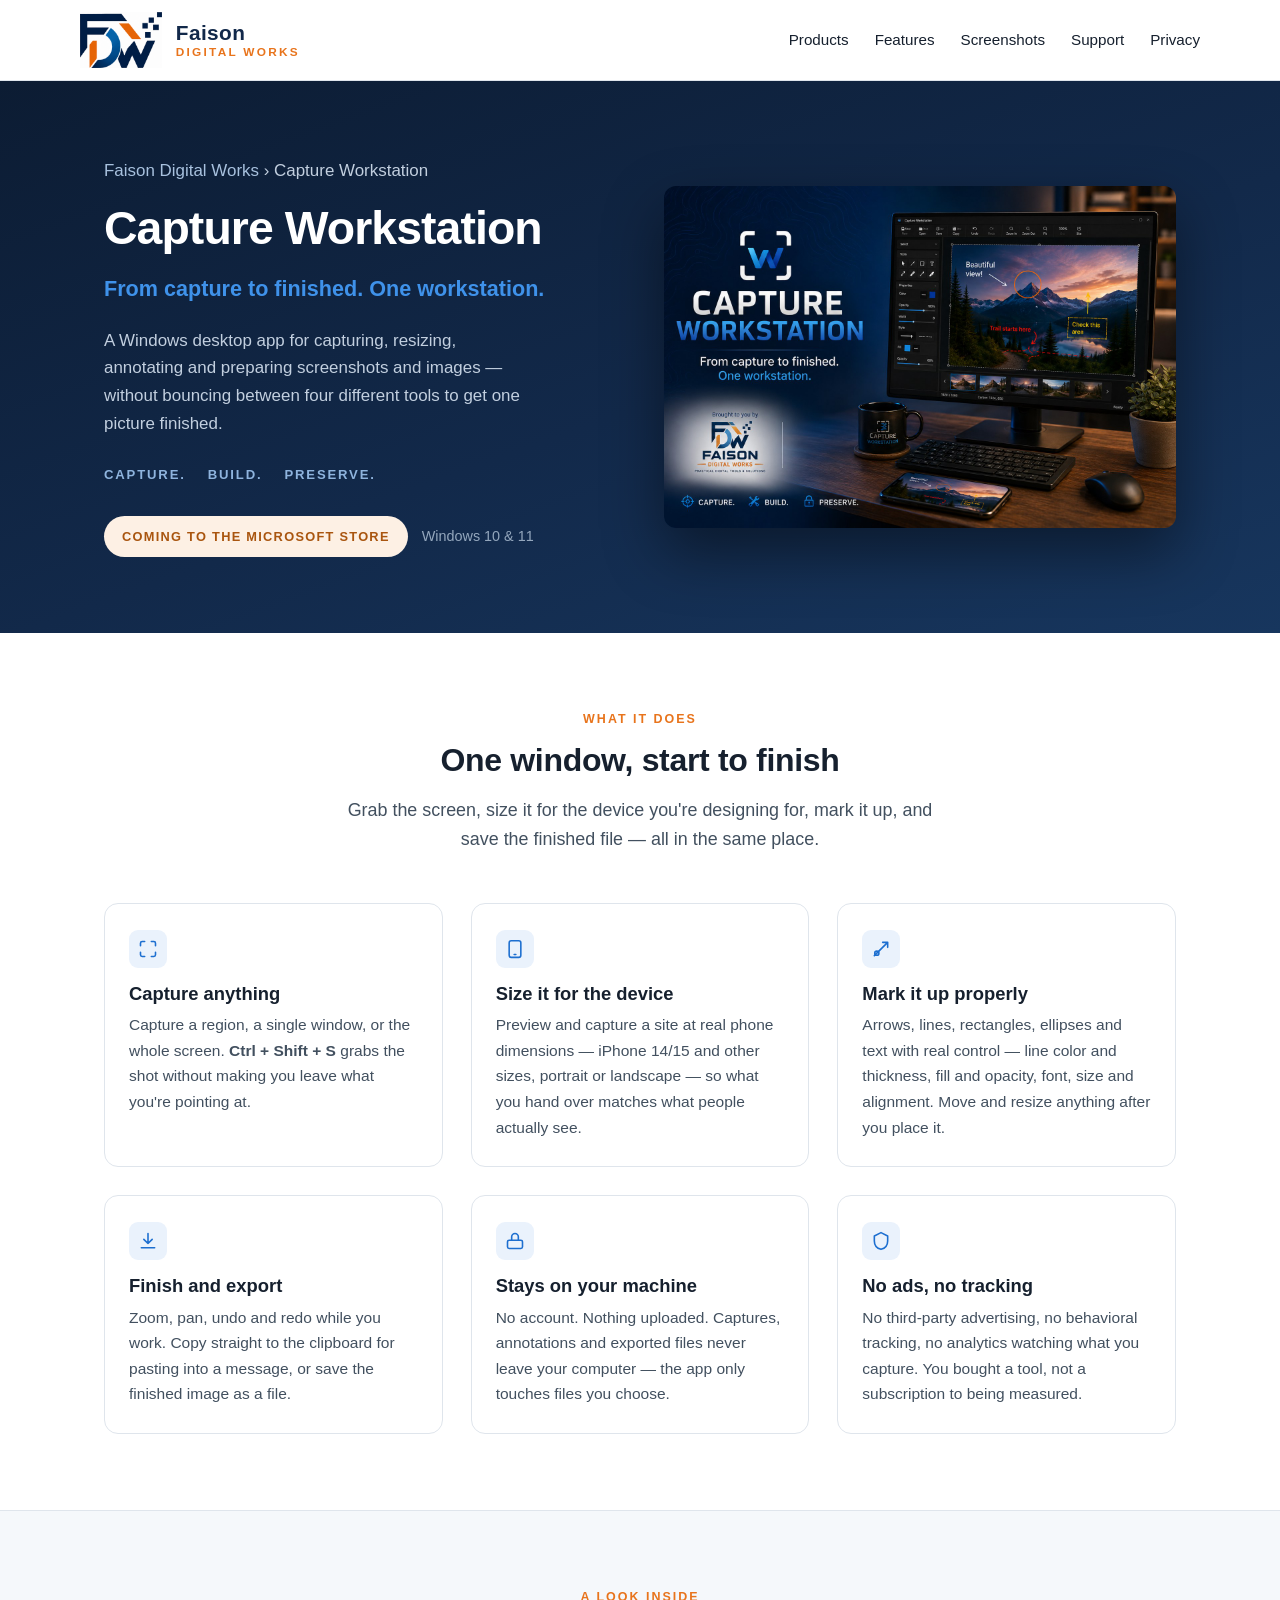
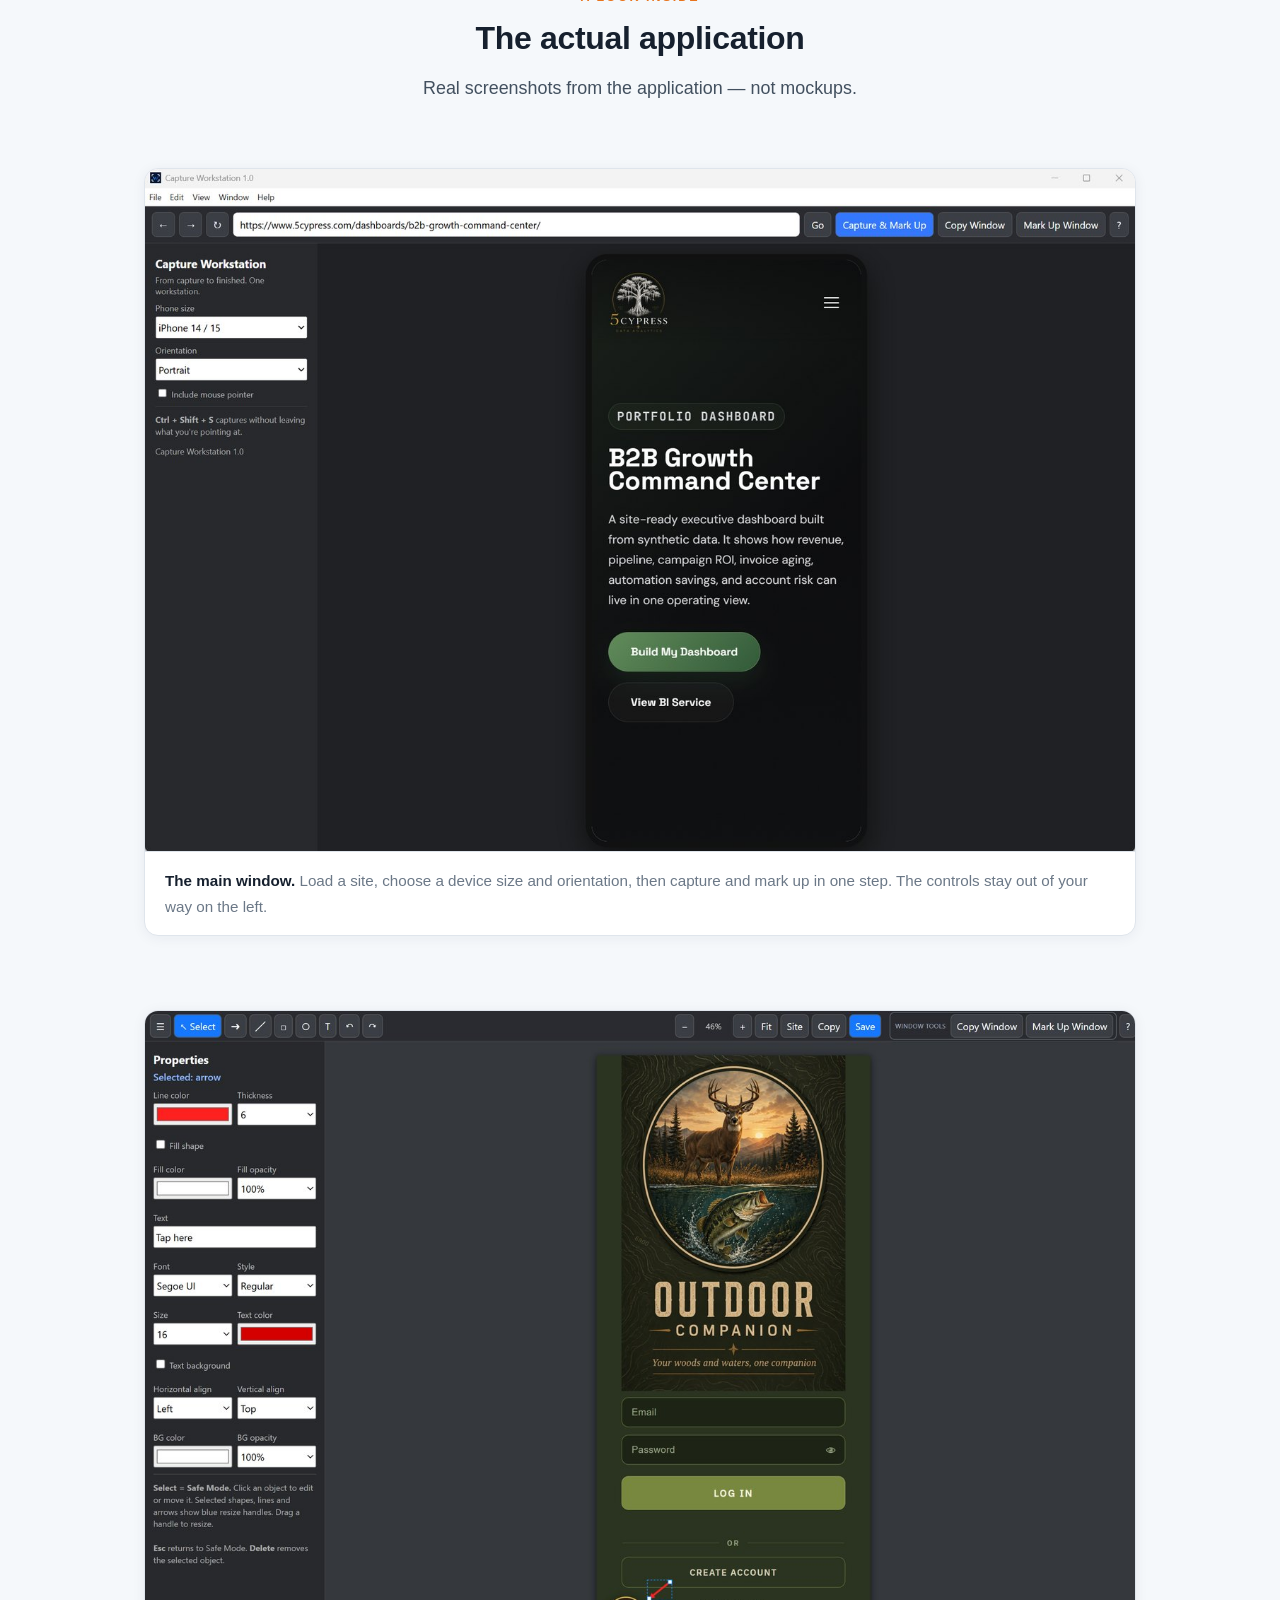
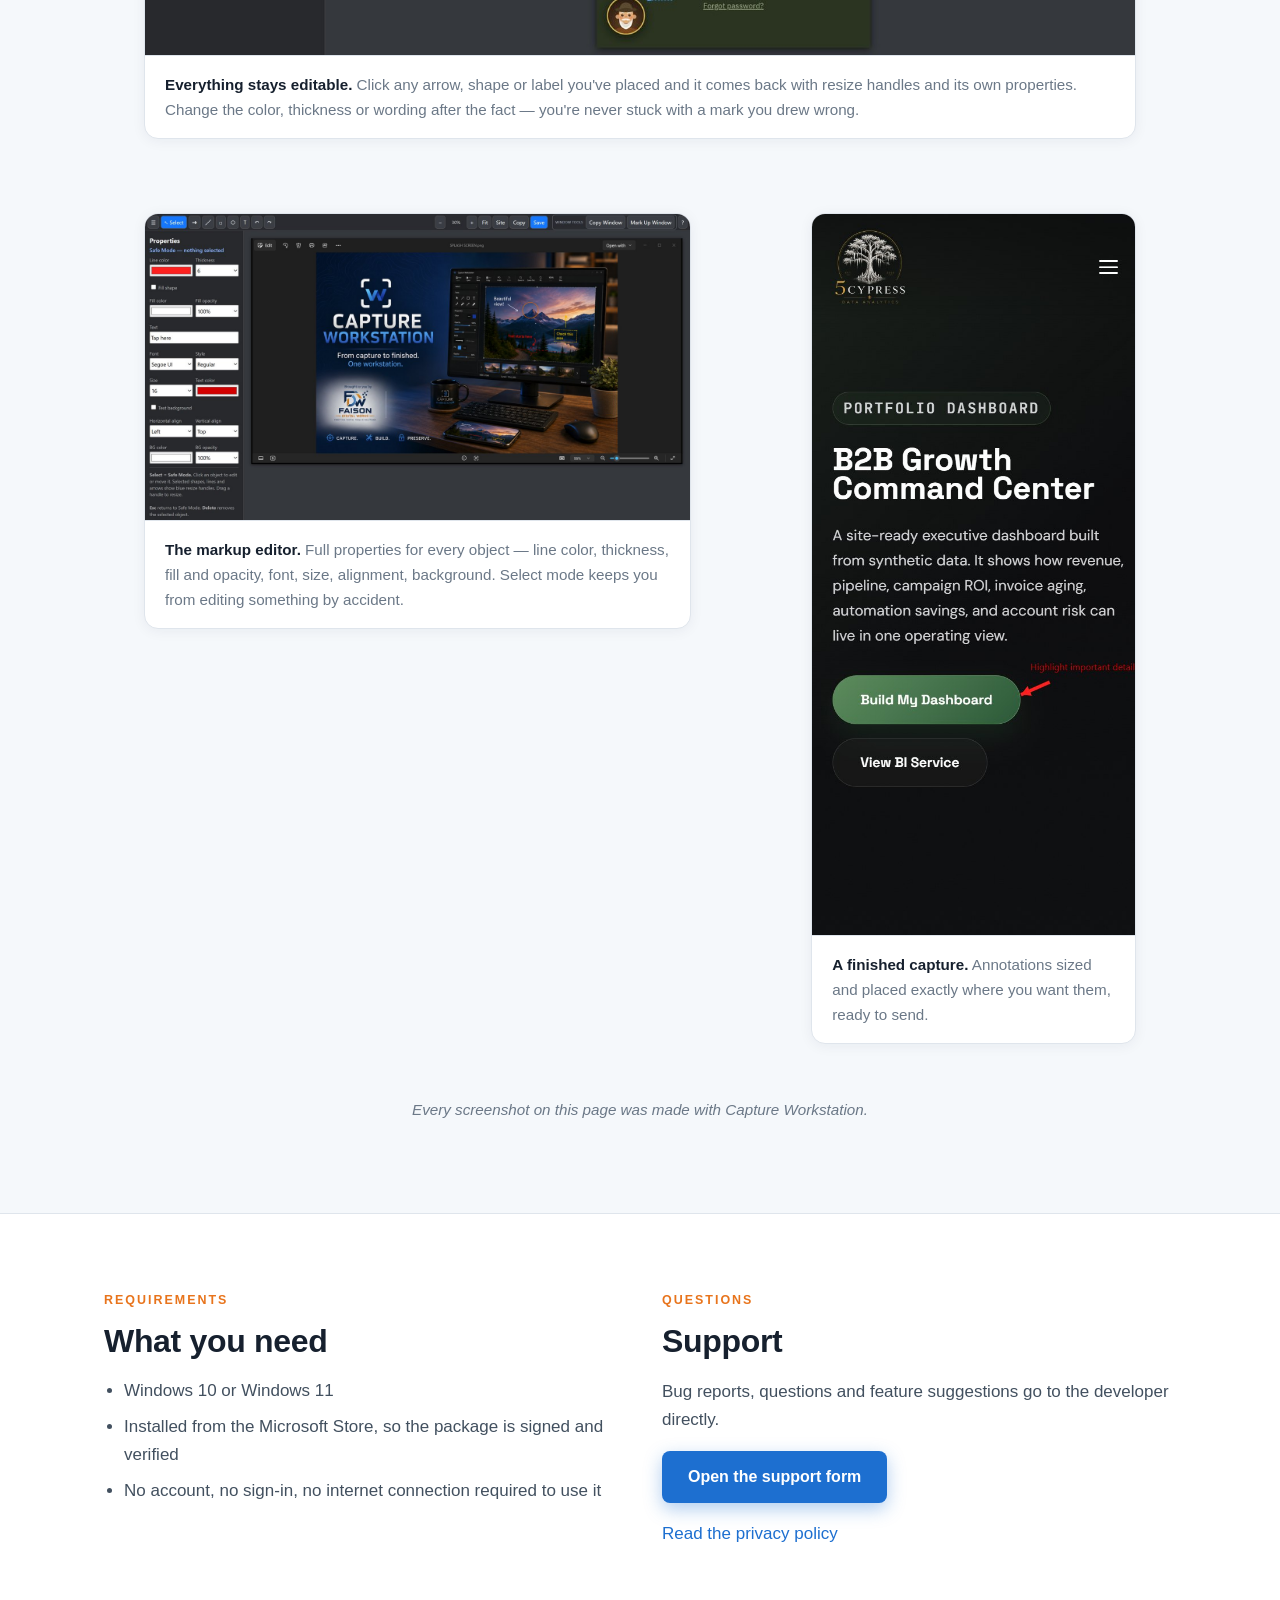
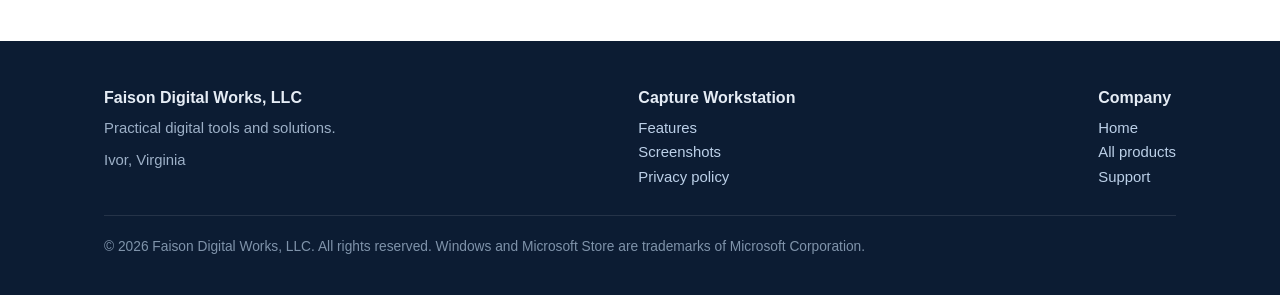
==== capture-workstation.html @ b8cd21e1 "Add files via upload New site: company home, product pages, support form" ====
<!DOCTYPE html>
<html lang="en">
<head>
<meta charset="utf-8">
<meta name="viewport" content="width=device-width, initial-scale=1">
<title>Capture Workstation — Faison Digital Works, LLC</title>
<meta name="description" content="Capture Workstation is a Windows app for capturing, resizing, annotating and preparing screenshots and images in one workspace. From Faison Digital Works, LLC.">
<link rel="icon" href="img/fdw-logo.png">
<link rel="stylesheet" href="style.css">
</head>
<body>

<header>
  <div class="wrap bar">
    <a class="brand" href="index.html"><img src="img/fdw-mark.png" alt=""><span class="bn"><b>Faison</b><span>Digital Works</span></span></a>
    <nav>
      <ul>
        <li><a href="index.html#products">Products</a></li>
        <li><a href="#features">Features</a></li>
        <li><a href="#screenshots">Screenshots</a></li>
        <li><a href="support.html">Support</a></li>
        <li><a href="privacy.html">Privacy</a></li>
      </ul>
    </nav>
  </div>
</header>

<div class="hero">
  <div class="wrap hero-grid">
    <div>
      <p class="crumb"><a href="index.html">Faison Digital Works</a> &rsaquo; Capture Workstation</p>
      <h1>Capture Workstation</h1>
      <p class="tag">From capture to finished. One workstation.</p>
      <p>A Windows desktop app for capturing, resizing, annotating and preparing screenshots and images — without bouncing between four different tools to get one picture finished.</p>
      <ul class="pills">
        <li>Capture.</li>
        <li>Build.</li>
        <li>Preserve.</li>
      </ul>
      <div class="cta-row">
        <span class="badge badge-soon" style="font-size:.8rem;padding:10px 18px">Coming to the Microsoft Store</span>
        <span class="btn-note">Windows 10 &amp; 11</span>
      </div>
    </div>
    <div class="hero-img">
      <img src="img/hero.jpg" alt="Capture Workstation shown on a desktop monitor with an annotated photograph">
    </div>
  </div>
</div>

<section id="features">
  <div class="wrap">
    <div class="section-head">
      <p class="eyebrow">What it does</p>
      <h2>One window, start to finish</h2>
      <p class="lead">Grab the screen, size it for the device you're designing for, mark it up, and save the finished file — all in the same place.</p>
    </div>

    <div class="features">
      <div class="card">
        <div class="ico"><svg viewBox="0 0 24 24"><path d="M3 8V5a2 2 0 0 1 2-2h3M16 3h3a2 2 0 0 1 2 2v3M21 16v3a2 2 0 0 1-2 2h-3M8 21H5a2 2 0 0 1-2-2v-3"/></svg></div>
        <h3>Capture anything</h3>
        <p>Capture a region, a single window, or the whole screen. <strong>Ctrl + Shift + S</strong> grabs the shot without making you leave what you're pointing at.</p>
      </div>
      <div class="card">
        <div class="ico"><svg viewBox="0 0 24 24"><rect x="5" y="2" width="14" height="20" rx="2.5"/><path d="M11 18.5h2"/></svg></div>
        <h3>Size it for the device</h3>
        <p>Preview and capture a site at real phone dimensions — iPhone 14/15 and other sizes, portrait or landscape — so what you hand over matches what people actually see.</p>
      </div>
      <div class="card">
        <div class="ico"><svg viewBox="0 0 24 24"><path d="M4 20 20 4M14 4h6v6"/><circle cx="7" cy="17" r="2.5"/></svg></div>
        <h3>Mark it up properly</h3>
        <p>Arrows, lines, rectangles, ellipses and text with real control — line color and thickness, fill and opacity, font, size and alignment. Move and resize anything after you place it.</p>
      </div>
      <div class="card">
        <div class="ico"><svg viewBox="0 0 24 24"><path d="M12 3v12M7 10l5 5 5-5M4 20h16"/></svg></div>
        <h3>Finish and export</h3>
        <p>Zoom, pan, undo and redo while you work. Copy straight to the clipboard for pasting into a message, or save the finished image as a file.</p>
      </div>
      <div class="card">
        <div class="ico"><svg viewBox="0 0 24 24"><rect x="3" y="11" width="18" height="10" rx="2"/><path d="M8 11V7a4 4 0 0 1 8 0v4"/></svg></div>
        <h3>Stays on your machine</h3>
        <p>No account. Nothing uploaded. Captures, annotations and exported files never leave your computer — the app only touches files you choose.</p>
      </div>
      <div class="card">
        <div class="ico"><svg viewBox="0 0 24 24"><path d="M12 2 4 6v6c0 5 3.4 8.9 8 10 4.6-1.1 8-5 8-10V6z"/></svg></div>
        <h3>No ads, no tracking</h3>
        <p>No third-party advertising, no behavioral tracking, no analytics watching what you capture. You bought a tool, not a subscription to being measured.</p>
      </div>
    </div>
  </div>
</section>

<section class="soft" id="screenshots">
  <div class="wrap">
    <div class="section-head">
      <p class="eyebrow">A look inside</p>
      <h2>The actual application</h2>
      <p class="lead">Real screenshots from the application — not mockups.</p>
    </div>

    <div class="shots">
      <figure class="shot">
        <img src="img/shot-main.jpg" alt="Capture Workstation main window showing a website previewed at phone size">
        <figcaption><strong>The main window.</strong> Load a site, choose a device size and orientation, then capture and mark up in one step. The controls stay out of your way on the left.</figcaption>
      </figure>

      <figure class="shot">
        <img src="img/shot-select.jpg" alt="An arrow selected on a capture, showing resize handles and its properties">
        <figcaption><strong>Everything stays editable.</strong> Click any arrow, shape or label you've placed and it comes back with resize handles and its own properties. Change the color, thickness or wording after the fact — you're never stuck with a mark you drew wrong.</figcaption>
      </figure>

      <div class="shot-pair">
        <figure class="shot">
          <img src="img/shot-editor.jpg" alt="The markup editor with tool palette and properties panel">
          <figcaption><strong>The markup editor.</strong> Full properties for every object — line color, thickness, fill and opacity, font, size, alignment, background. Select mode keeps you from editing something by accident.</figcaption>
        </figure>
        <figure class="shot">
          <img src="img/shot-markup.jpg" alt="An annotated capture with an arrow pointing to a detail">
          <figcaption><strong>A finished capture.</strong> Annotations sized and placed exactly where you want them, ready to send.</figcaption>
        </figure>
      </div>
    </div>

    <p class="made-with">Every screenshot on this page was made with Capture Workstation.</p>
  </div>
</section>

<section>
  <div class="wrap">
    <div class="two-col">
      <div>
        <p class="eyebrow">Requirements</p>
        <h2>What you need</h2>
        <ul class="plain">
          <li>Windows 10 or Windows 11</li>
          <li>Installed from the Microsoft Store, so the package is signed and verified</li>
          <li>No account, no sign-in, no internet connection required to use it</li>
        </ul>
      </div>
      <div>
        <p class="eyebrow">Questions</p>
        <h2>Support</h2>
        <p>Bug reports, questions and feature suggestions go to the developer directly.</p>
        <p style="margin:16px 0"><a class="btn" href="support.html">Open the support form</a></p>
        <p><a href="privacy.html">Read the privacy policy</a></p>
      </div>
    </div>
  </div>
</section>

<footer>
  <div class="wrap">
    <div class="cols">
      <div>
        <div class="co">Faison Digital Works, LLC</div>
        <div>Practical digital tools and solutions.</div>
        <div style="margin-top:8px">Ivor, Virginia</div>
      </div>
      <div>
        <div class="co">Capture Workstation</div>
        <div><a href="#features">Features</a></div>
        <div><a href="#screenshots">Screenshots</a></div>
        <div><a href="privacy.html">Privacy policy</a></div>
      </div>
      <div>
        <div class="co">Company</div>
        <div><a href="index.html">Home</a></div>
        <div><a href="index.html#products">All products</a></div>
        <div><a href="support.html">Support</a></div>
      </div>
    </div>
    <div class="fine">© 2026 Faison Digital Works, LLC. All rights reserved. Windows and Microsoft Store are trademarks of Microsoft Corporation.</div>
  </div>
</footer>

</body>
</html>
---- style.css ----
/* Faison Digital Works, LLC — site styles */

:root{
  --navy:#12294a;
  --navy-deep:#0c1c33;
  --blue:#1d6fd0;
  --blue-light:#3f92ea;
  --orange:#e8741c;
  --ink:#16202e;
  --body:#42505f;
  --muted:#6b7887;
  --line:#dfe5ec;
  --bg:#ffffff;
  --bg-soft:#f5f8fb;
  --radius:14px;
  --wrap:1120px;
}
*{box-sizing:border-box}
html{scroll-behavior:smooth}
body{
  margin:0;
  font-family:"Segoe UI",-apple-system,BlinkMacSystemFont,Roboto,Helvetica,Arial,sans-serif;
  color:var(--body);
  background:var(--bg);
  line-height:1.65;
  font-size:17px;
  -webkit-font-smoothing:antialiased;
}
img{max-width:100%;display:block}
a{color:var(--blue);text-decoration:none}
a:hover{text-decoration:underline}
.wrap{max-width:var(--wrap);margin:0 auto;padding:0 24px}
h1,h2,h3{color:var(--ink);line-height:1.25;margin:0 0 .5em}
h2{font-size:2rem;letter-spacing:-.01em}
h3{font-size:1.15rem}

/* ---------- header ---------- */
header{
  border-bottom:1px solid var(--line);
  position:sticky;top:0;z-index:50;
  background:rgba(255,255,255,.94);
  backdrop-filter:saturate(180%) blur(8px);
}
.bar{display:flex;align-items:center;justify-content:space-between;gap:24px;padding:12px 0}
.brand{display:flex;align-items:center;gap:14px}
.brand:hover{text-decoration:none}
.brand img{height:56px;width:auto}
.brand .bn{display:flex;flex-direction:column;line-height:1.12}
.brand .bn b{color:var(--navy);font-size:1.3rem;font-weight:800;letter-spacing:.02em}
.brand .bn span{color:var(--orange);font-size:.74rem;font-weight:700;letter-spacing:.19em;text-transform:uppercase;margin-top:2px}
nav ul{display:flex;gap:26px;list-style:none;margin:0;padding:0;font-size:.95rem}
nav a{color:var(--ink);font-weight:500}
@media(max-width:760px){
  nav ul{gap:15px;font-size:.85rem}
  .brand img{height:46px}
  .brand .bn b{font-size:1.08rem}
  .brand .bn span{font-size:.66rem;letter-spacing:.15em}
  .bar{gap:12px}
}
@media(max-width:560px){
  nav ul{gap:12px;font-size:.78rem}
  .brand img{height:42px}
  .brand .bn{display:none}
  .wrap{padding:0 16px}
}

/* ---------- hero ---------- */
.hero{
  background:linear-gradient(160deg,var(--navy-deep) 0%,var(--navy) 55%,#17365e 100%);
  color:#e8eef6;
  padding:76px 0;
}
.hero h1{color:#fff;font-size:2.9rem;letter-spacing:-.02em;margin-bottom:.3em}
.hero .tag{font-size:1.35rem;color:var(--blue-light);font-weight:600;margin:0 0 20px}
.hero p{color:#c2cfdf;font-size:1.06rem}
.hero-grid{display:grid;grid-template-columns:1fr 1fr;gap:48px;align-items:center}
.hero-grid p{max-width:46ch}
.hero-img img{border-radius:12px;box-shadow:0 24px 60px rgba(0,0,0,.45)}
.hero-center{max-width:44rem}
.hero-center p{max-width:56ch}
.pills{display:flex;gap:22px;flex-wrap:wrap;margin:26px 0 0;padding:0;list-style:none}
.pills li{font-size:.82rem;letter-spacing:.14em;text-transform:uppercase;color:#8fb4de;font-weight:700}
.cta-row{display:flex;gap:14px;flex-wrap:wrap;margin-top:30px;align-items:center}
.btn{
  display:inline-block;background:var(--blue);color:#fff;font-weight:600;
  padding:13px 26px;border-radius:8px;font-size:1rem;
  box-shadow:0 6px 18px rgba(29,111,208,.35);
}
.btn:hover{background:#1a63ba;text-decoration:none;color:#fff}
.btn-ghost{
  display:inline-block;border:1px solid rgba(255,255,255,.3);color:#dbe6f3;
  padding:12px 24px;border-radius:8px;font-weight:600;font-size:1rem;
}
.btn-ghost:hover{border-color:rgba(255,255,255,.6);text-decoration:none;color:#fff}
.btn-note{font-size:.9rem;color:#94a7bd}
@media(max-width:860px){
  .hero{padding:52px 0}
  .hero-grid{grid-template-columns:1fr;gap:32px}
  .hero h1{font-size:2.2rem}
  .hero .tag{font-size:1.15rem}
}

/* ---------- sections ---------- */
section{padding:76px 0}
.soft{background:var(--bg-soft);border-top:1px solid var(--line);border-bottom:1px solid var(--line)}
.lead{font-size:1.12rem;max-width:62ch;margin:0 auto 8px;text-align:center;color:var(--body)}
.section-head{text-align:center;margin-bottom:48px}
.eyebrow{text-transform:uppercase;letter-spacing:.16em;font-size:.78rem;font-weight:700;color:var(--orange);margin:0 0 10px}

/* ---------- product cards (home) ---------- */
.products{display:grid;grid-template-columns:repeat(auto-fit,minmax(300px,1fr));gap:32px}
.product{
  border:1px solid var(--line);border-radius:var(--radius);overflow:hidden;background:#fff;
  display:flex;flex-direction:column;
  box-shadow:0 2px 14px rgba(18,41,74,.05);
}
.product .thumb{background:var(--navy-deep);aspect-ratio:16/10;overflow:hidden}
.product .thumb img{width:100%;height:100%;object-fit:cover}
.product .thumb.placeholder{
  display:flex;align-items:center;justify-content:center;
  background:linear-gradient(150deg,#16304f,#0e2038);
}
.product .thumb.placeholder svg{width:56px;height:56px;stroke:#4a7fb5;fill:none;stroke-width:1.4}
.product .body{padding:26px 26px 28px;flex:1;display:flex;flex-direction:column}
.product h3{font-size:1.3rem;margin-bottom:.15em}
.product .kicker{font-size:.95rem;color:var(--blue);font-weight:600;margin:0 0 12px}
.product p{margin:0 0 18px;font-size:.98rem}
.product .foot{margin-top:auto;display:flex;align-items:center;gap:14px;flex-wrap:wrap}
.badge{
  display:inline-block;font-size:.74rem;font-weight:700;letter-spacing:.1em;text-transform:uppercase;
  padding:5px 11px;border-radius:100px;
}
.badge-soon{background:#fdf0e4;color:#a9550f}
.badge-live{background:#e6f4ec;color:#1c6b3f}
@media(max-width:860px){.products{grid-template-columns:1fr}}

/* ---------- features ---------- */
.features{display:grid;grid-template-columns:repeat(3,1fr);gap:28px}
.card{background:#fff;border:1px solid var(--line);border-radius:var(--radius);padding:26px 24px}
.card h3{margin-bottom:.4em}
.card p{margin:0;font-size:.97rem;color:var(--body)}
.ico{width:38px;height:38px;border-radius:9px;background:#eaf2fc;display:flex;align-items:center;justify-content:center;margin-bottom:14px}
.ico svg{width:20px;height:20px;stroke:var(--blue);fill:none;stroke-width:1.9;stroke-linecap:round;stroke-linejoin:round}
@media(max-width:860px){.features{grid-template-columns:1fr}}

/* ---------- screenshots ---------- */
.shots{display:grid;gap:40px}
.shot{border:1px solid var(--line);border-radius:var(--radius);overflow:hidden;background:#fff;box-shadow:0 2px 14px rgba(18,41,74,.06)}
.shot img{width:100%}
.shot figcaption{padding:16px 20px;font-size:.95rem;color:var(--muted);border-top:1px solid var(--line)}
.shot figcaption strong{color:var(--ink);font-weight:600}
.shot-pair{display:grid;grid-template-columns:1.55fr 1fr;gap:40px;align-items:start}
@media(max-width:860px){.shot-pair{grid-template-columns:1fr}}
.made-with{text-align:center;font-size:.95rem;color:var(--muted);margin-top:36px;font-style:italic}

/* ---------- panels / support ---------- */
.support-grid{display:grid;grid-template-columns:1fr 1fr;gap:40px}
.panel{background:#fff;border:1px solid var(--line);border-radius:var(--radius);padding:30px 28px}
.panel h3{margin-top:0}
.mail{display:inline-block;font-weight:600;font-size:1.05rem;margin-top:6px}
ul.plain{margin:0;padding-left:20px}
ul.plain li{margin-bottom:8px}
@media(max-width:860px){.support-grid{grid-template-columns:1fr}}

/* ---------- footer ---------- */
footer{background:var(--navy-deep);color:#9db0c7;padding:44px 0 36px;font-size:.93rem}
footer .cols{display:flex;justify-content:space-between;gap:32px;flex-wrap:wrap;align-items:flex-start}
footer a{color:#bcd0e8}
footer .co{color:#e5ecf5;font-weight:600;font-size:1rem;margin-bottom:4px}
footer .fine{margin-top:26px;padding-top:20px;border-top:1px solid rgba(255,255,255,.1);font-size:.86rem;color:#7f93aa}

/* ---------- misc ---------- */
.crumb{font-size:.9rem;color:#94a7bd;margin:0 0 14px}
.crumb a{color:#a8c1de}
.two-col{display:grid;grid-template-columns:1fr 1fr;gap:44px;align-items:start}
@media(max-width:860px){.two-col{grid-template-columns:1fr;gap:28px}}

/* ---------- forms ---------- */
.form-wrap{max-width:760px;margin:0 auto}
.field{margin-bottom:22px}
.field label{
  display:block;font-weight:600;color:var(--ink);font-size:.95rem;margin-bottom:7px;
}
.field .hint{font-weight:400;color:var(--muted);font-size:.88rem}
.field input[type=text],
.field input[type=email],
.field select,
.field textarea{
  width:100%;font:inherit;font-size:1rem;color:var(--ink);
  background:#fff;border:1px solid #c9d3de;border-radius:9px;
  padding:12px 14px;transition:border-color .15s, box-shadow .15s;
}
.field textarea{min-height:170px;resize:vertical;line-height:1.6}
.field input:focus,.field select:focus,.field textarea:focus{
  outline:none;border-color:var(--blue);box-shadow:0 0 0 3px rgba(29,111,208,.16);
}
.field-row{display:grid;grid-template-columns:1fr 1fr;gap:22px}
@media(max-width:640px){.field-row{grid-template-columns:1fr}}
.form-actions{display:flex;align-items:center;gap:18px;flex-wrap:wrap;margin-top:28px}
button.btn{border:0;cursor:pointer;font-family:inherit}
.form-note{font-size:.9rem;color:var(--muted);margin-top:26px;line-height:1.6}
.honey{position:absolute;left:-9999px;width:1px;height:1px;overflow:hidden}
.req{color:var(--orange);font-weight:700}
.setup-warn{
  background:#fff6e9;border:1px solid #f0d3ab;border-left:5px solid var(--orange);
  border-radius:10px;padding:18px 22px;margin-bottom:34px;font-size:.95rem;color:#6b4a1e;
}
.setup-warn strong{color:#8a5a12}
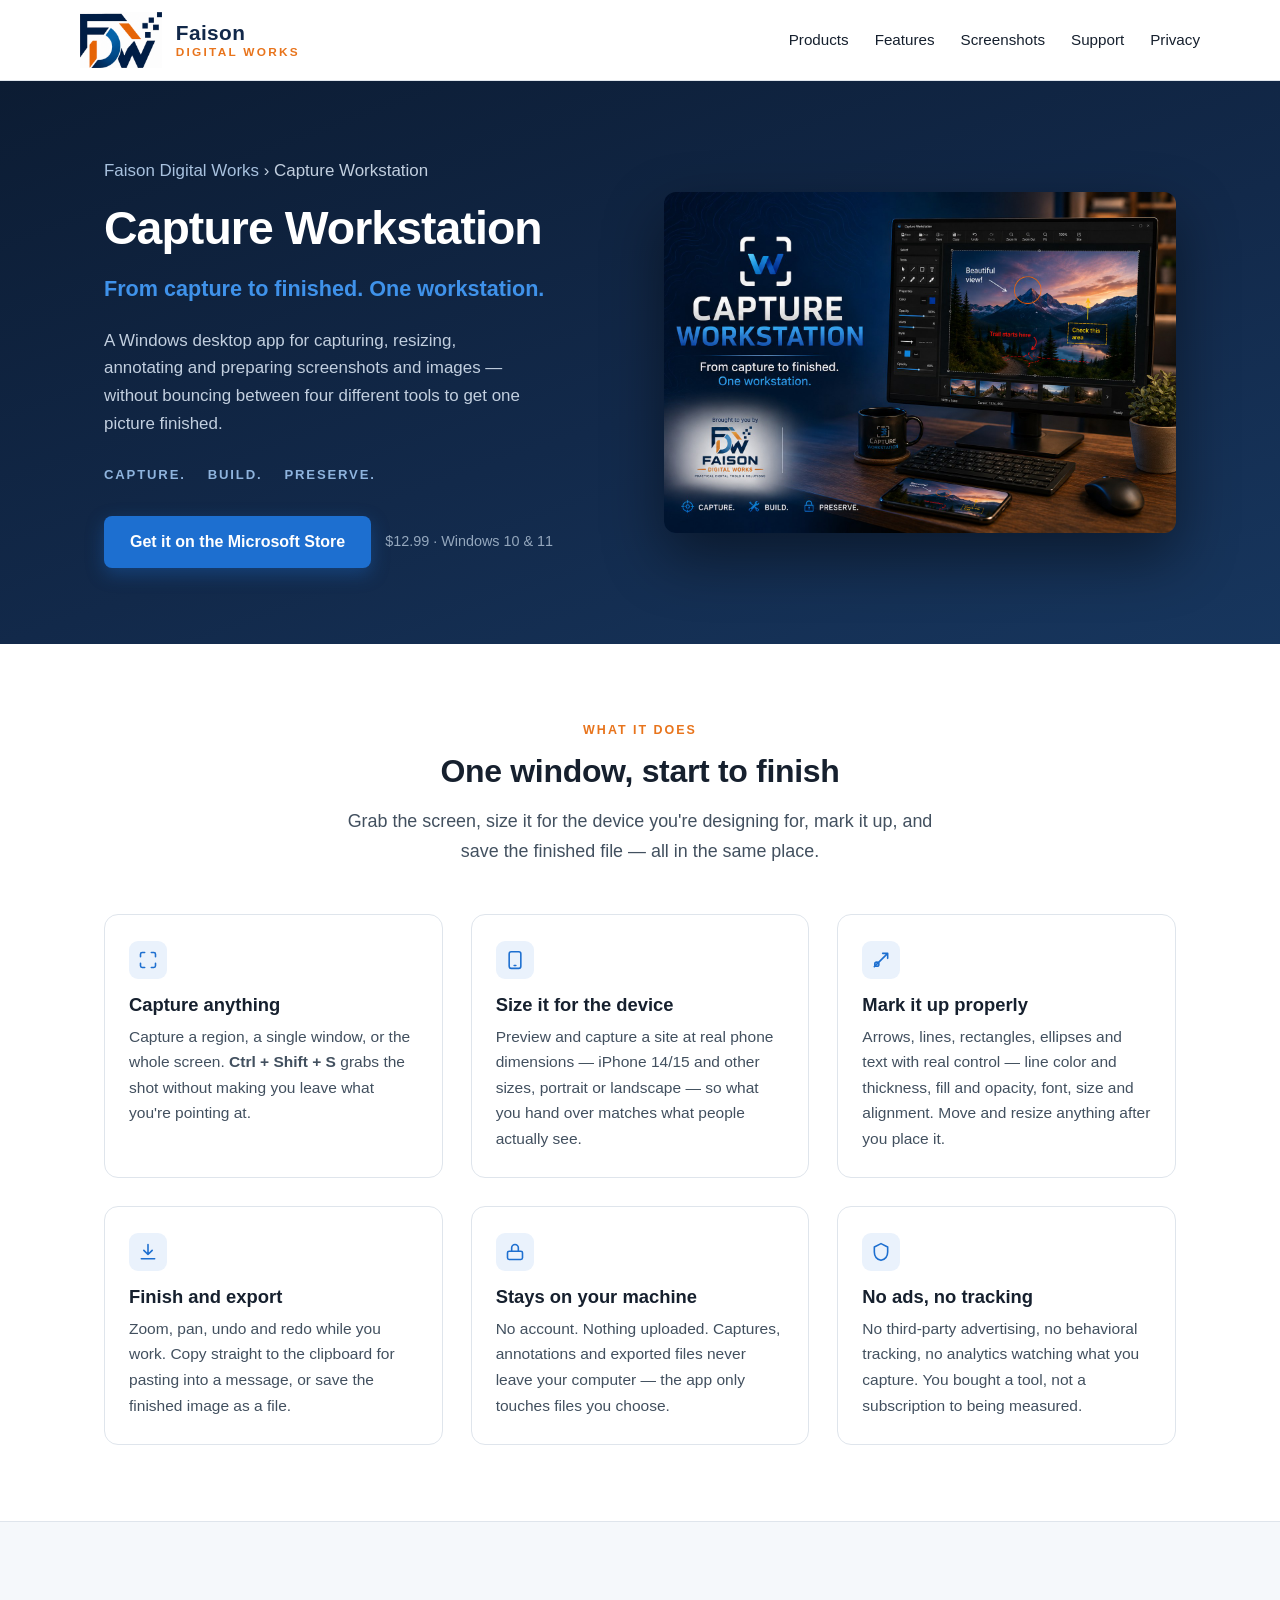
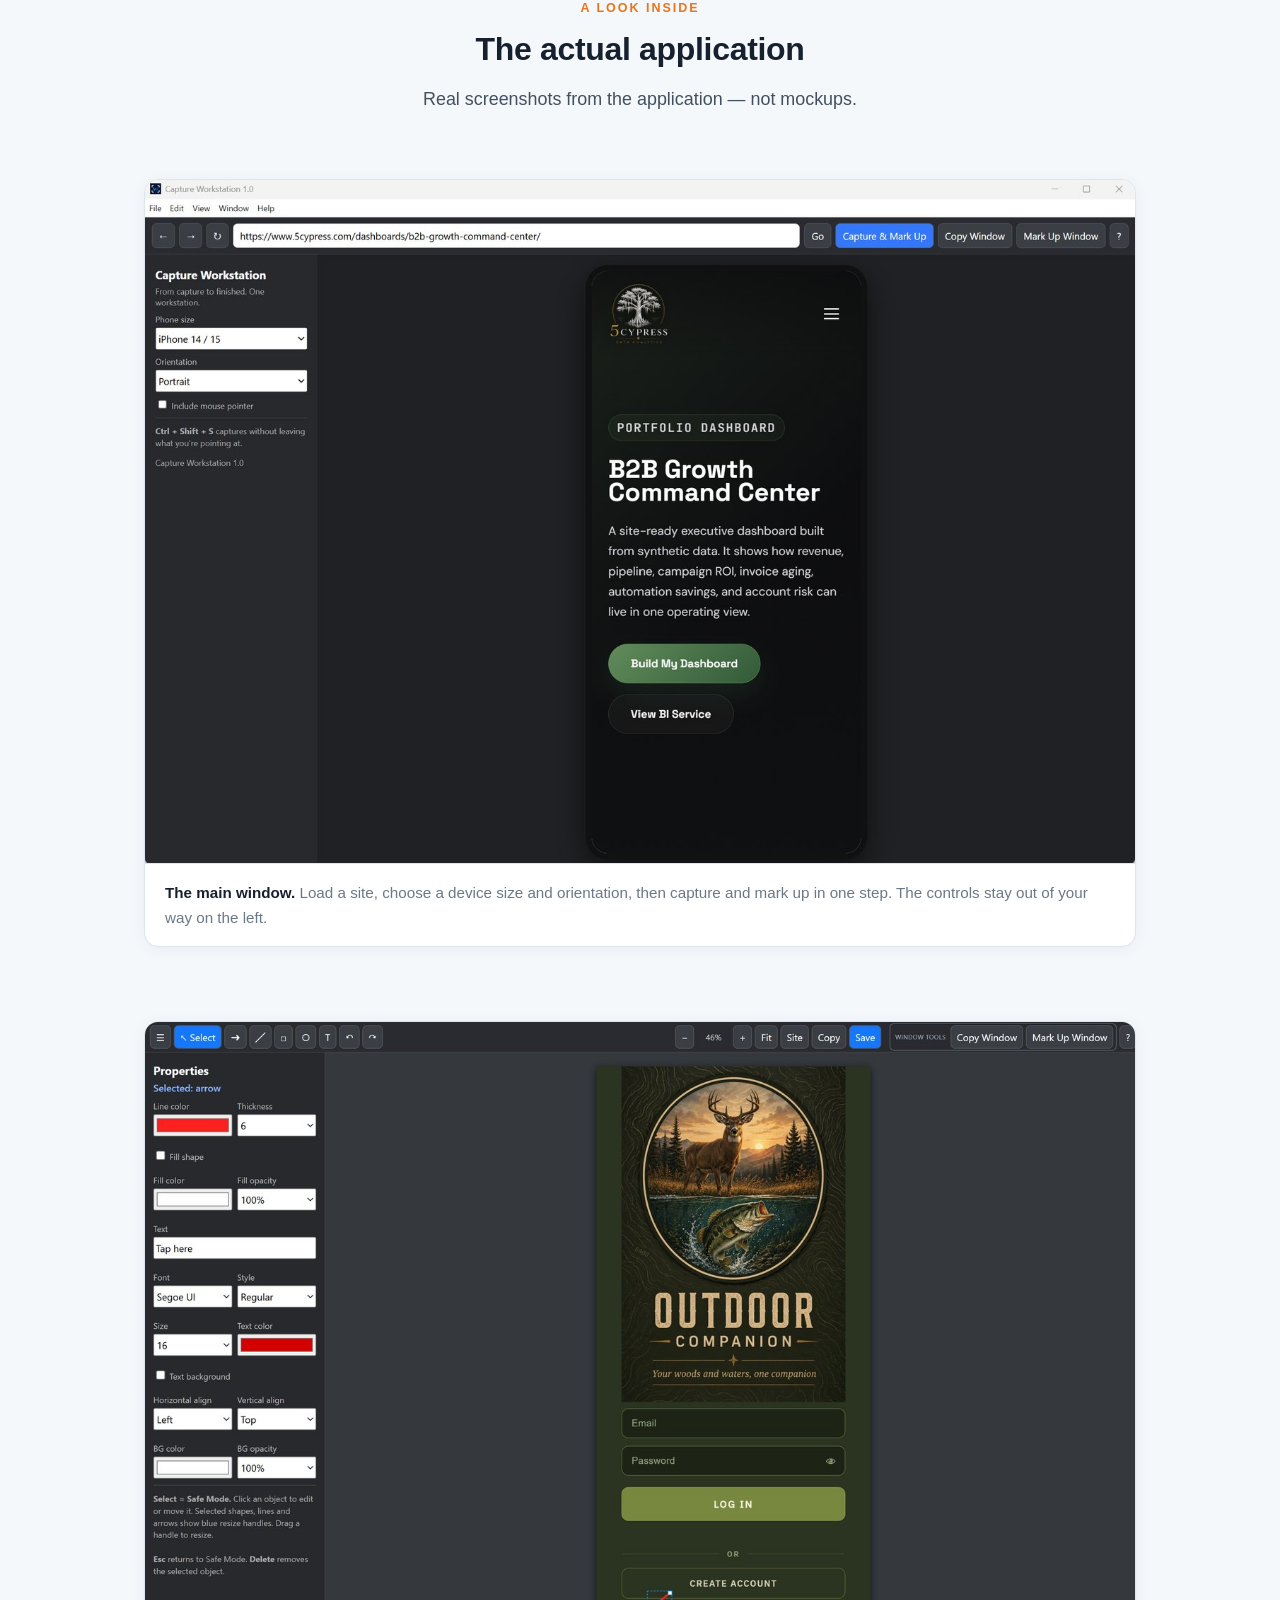
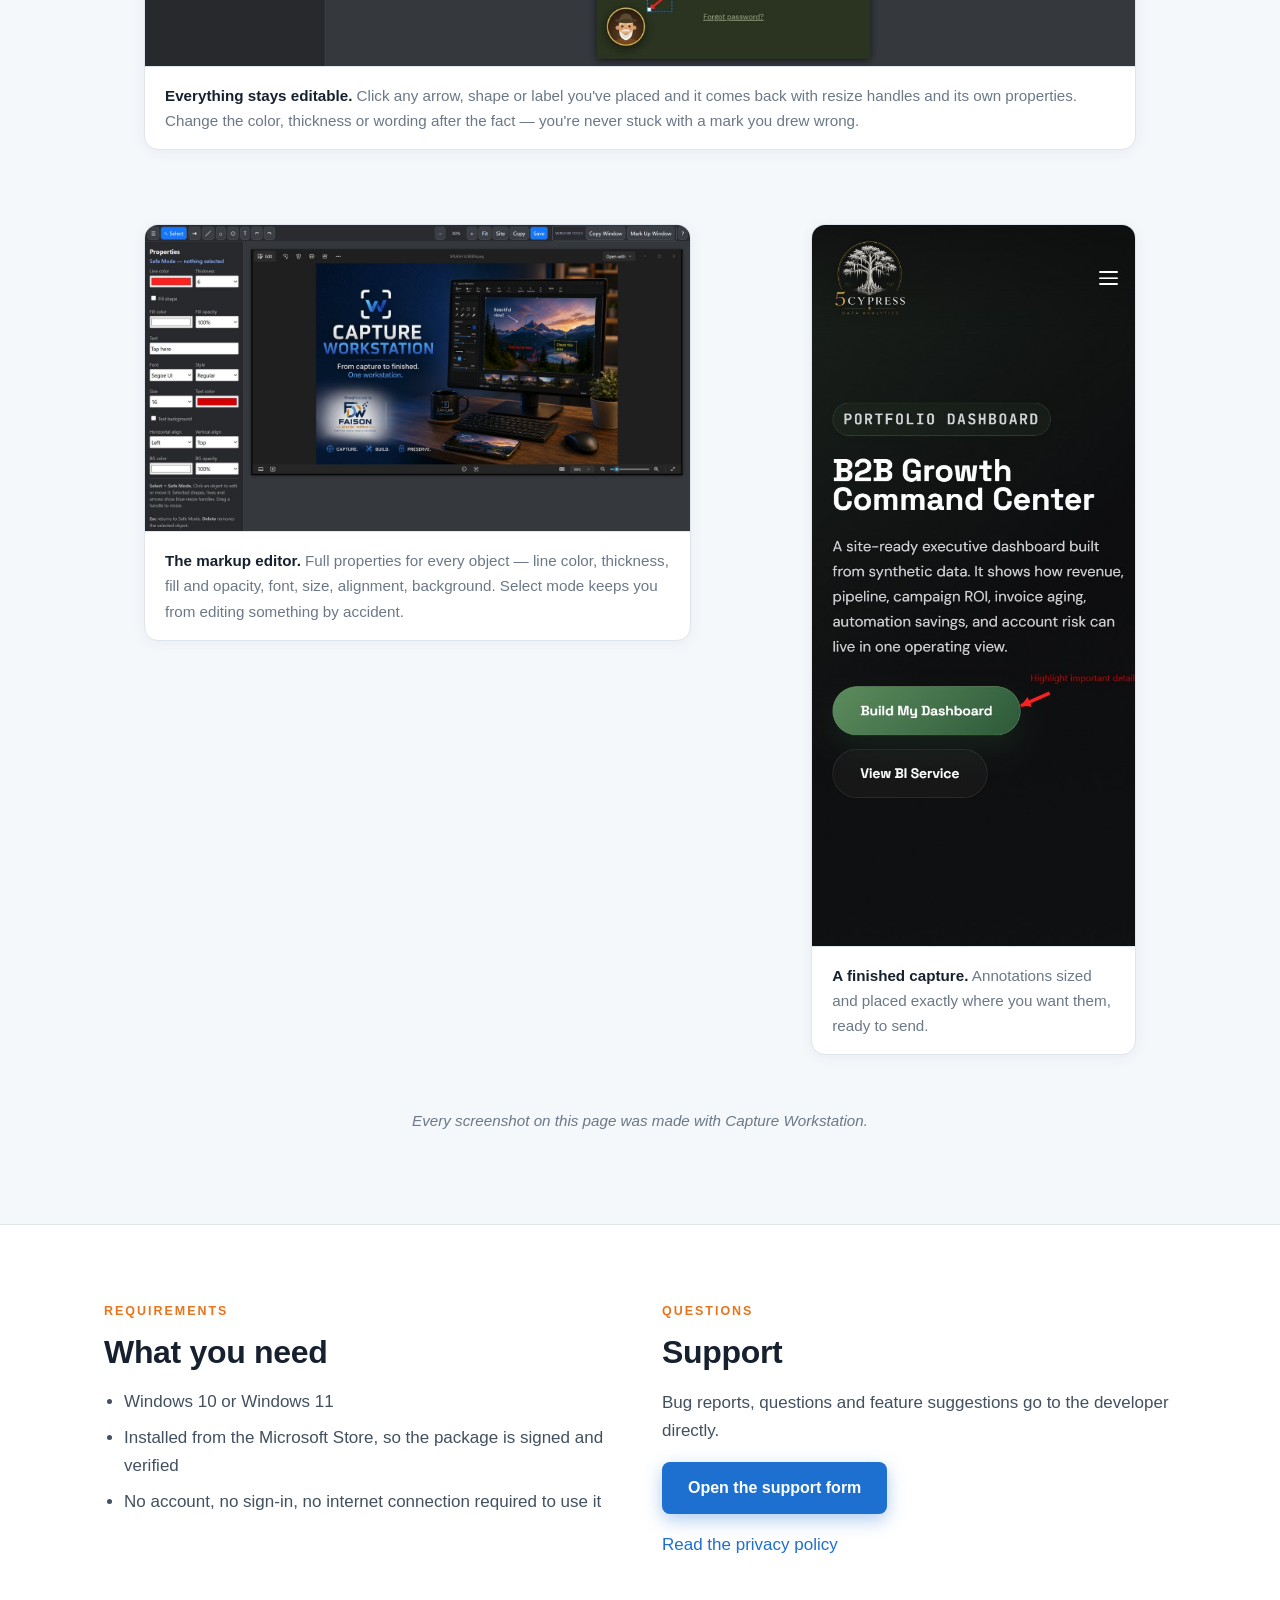
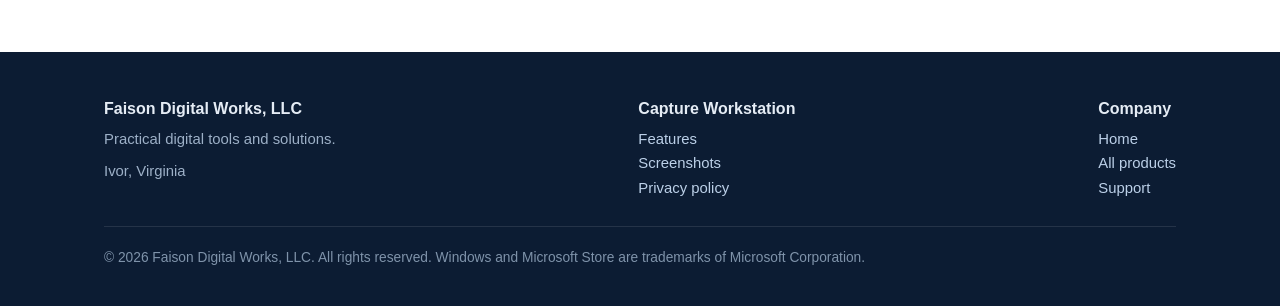
==== commit 19efbf49: "Capture Workstation is live on the Microsoft Store Home page: the grey "Coming to the Microsoft Stor" ====
--- a/capture-workstation.html
+++ b/capture-workstation.html
@@ -38,8 +38,8 @@
         <li>Preserve.</li>
       </ul>
       <div class="cta-row">
-        <span class="badge badge-soon" style="font-size:.8rem;padding:10px 18px">Coming to the Microsoft Store</span>
-        <span class="btn-note">Windows 10 &amp; 11</span>
+        <a class="btn" href="https://apps.microsoft.com/detail/9plr3jsb3f2g">Get it on the Microsoft Store</a>
+        <span class="btn-note">$12.99 &middot; Windows 10 &amp; 11</span>
       </div>
     </div>
     <div class="hero-img">
